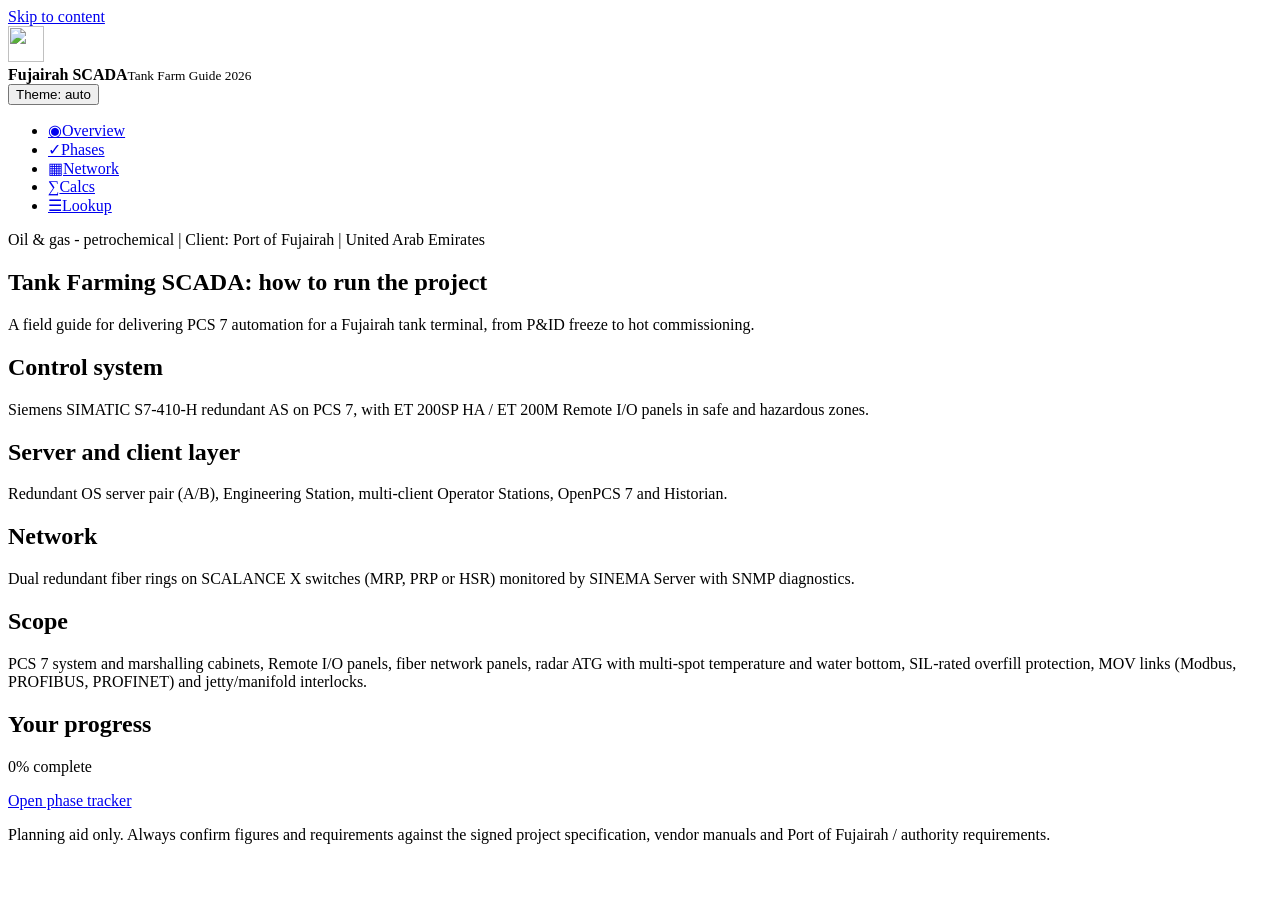
==== index.html @ cb180506 "Add files via upload" ====
<!doctype html>
<html lang="en" data-theme="auto"><head>
<meta charset="utf-8">
<meta name="viewport" content="width=device-width,initial-scale=1,viewport-fit=cover">
<title>Fujairah Tank Farm SCADA Guide 2026</title>
<meta name="description" content="Step-by-step 2026 execution guide for a Siemens PCS 7 tank farm SCADA project at Port of Fujairah, UAE: phases, simulator, calculators and reference.">
<meta name="theme-color" content="#D9531E">
<meta name="apple-mobile-web-app-capable" content="yes">
<meta name="mobile-web-app-capable" content="yes">
<meta name="apple-mobile-web-app-status-bar-style" content="black-translucent">
<meta name="apple-mobile-web-app-title" content="Fujairah SCADA">
<meta property="og:type" content="website"><meta property="og:title" content="Fujairah Tank Farm SCADA Guide 2026">
<meta property="og:description" content="PCS 7 / S7-410H tank farm automation: execution phases, ring simulator, field calculators.">
<meta property="og:image" content="https://esp046-cyber.github.io/tankfarmingguide/assets/og-image.png"><meta property="og:url" content="https://esp046-cyber.github.io/tankfarmingguide/">
<meta name="twitter:card" content="summary_large_image"><meta name="twitter:title" content="Fujairah Tank Farm SCADA Guide 2026">
<meta name="twitter:description" content="PCS 7 / S7-410H tank farm automation guide for Port of Fujairah."><meta name="twitter:image" content="https://esp046-cyber.github.io/tankfarmingguide/assets/og-image.png">
<link rel="manifest" href="./manifest.webmanifest">
<link rel="icon" href="./favicon.ico" sizes="any"><link rel="icon" type="image/svg+xml" href="./favicon.svg">
<link rel="icon" type="image/png" sizes="32x32" href="./icons/favicon-32x32.png"><link rel="icon" type="image/png" sizes="16x16" href="./icons/favicon-16x16.png">
<link rel="apple-touch-icon" href="./apple-touch-icon.png">
<link rel="stylesheet" href="./css/styles.css">
</head><body>
<a class="skip" href="#main">Skip to content</a>
<header class="top"><div class="brand"><img src="./icons/icon-96.png" alt="" width="36" height="36"><div><strong>Fujairah SCADA</strong><small>Tank Farm Guide 2026</small></div></div>
<div class="actions"><button id="installBtn" class="btn" hidden>Install app</button><button id="themeBtn" class="btn ghost" aria-label="Change theme">Theme: auto</button></div></header>
<nav class="nav" aria-label="Main"><ul role="tablist">
<li><a href="#overview" role="tab" data-r="overview"><span aria-hidden="true">&#9673;</span>Overview</a></li>
<li><a href="#phases" role="tab" data-r="phases"><span aria-hidden="true">&#10003;</span>Phases</a></li>
<li><a href="#architecture" role="tab" data-r="architecture"><span aria-hidden="true">&#9638;</span>Network</a></li>
<li><a href="#calculators" role="tab" data-r="calculators"><span aria-hidden="true">&#8721;</span>Calcs</a></li>
<li><a href="#reference" role="tab" data-r="reference"><span aria-hidden="true">&#9776;</span>Lookup</a></li></ul></nav>
<main id="main">
<section id="overview" aria-labelledby="h-ov"><p class="kicker">Oil &amp; gas - petrochemical | Client: Port of Fujairah | United Arab Emirates</p>
<h1 id="h-ov">Tank Farming SCADA: how to run the project</h1>
<p class="lead">A field guide for delivering PCS 7 automation for a Fujairah tank terminal, from P&amp;ID freeze to hot commissioning.</p>
<div class="grid">
<article class="card"><h2>Control system</h2><p>Siemens SIMATIC S7-410-H redundant AS on PCS 7, with ET 200SP HA / ET 200M Remote I/O panels in safe and hazardous zones.</p></article>
<article class="card"><h2>Server and client layer</h2><p>Redundant OS server pair (A/B), Engineering Station, multi-client Operator Stations, OpenPCS 7 and Historian.</p></article>
<article class="card"><h2>Network</h2><p>Dual redundant fiber rings on SCALANCE X switches (MRP, PRP or HSR) monitored by SINEMA Server with SNMP diagnostics.</p></article>
<article class="card"><h2>Scope</h2><p>PCS 7 system and marshalling cabinets, Remote I/O panels, fiber network panels, radar ATG with multi-spot temperature and water bottom, SIL-rated overfill protection, MOV links (Modbus, PROFIBUS, PROFINET) and jetty/manifold interlocks.</p></article></div>
<div class="card prog"><h2>Your progress</h2><div class="bar" role="progressbar" aria-valuemin="0" aria-valuemax="100" id="ovBar"><i></i></div><p id="ovTxt" aria-live="polite">0% complete</p><a class="btn" href="#phases">Open phase tracker</a></div>
<p class="note">Planning aid only. Always confirm figures and requirements against the signed project specification, vendor manuals and Port of Fujairah / authority requirements.</p></section>

<section id="phases" aria-labelledby="h-ph" hidden><h1 id="h-ph">Execution phases</h1>
<div class="card prog"><div class="bar" role="progressbar" aria-valuemin="0" aria-valuemax="100" id="phBar"><i></i></div><p id="phTxt" aria-live="polite"></p>
<div class="row"><button class="btn" id="expJson">Export JSON</button><button class="btn" id="expCsv">Export CSV</button><button class="btn ghost" id="resetPh">Reset</button><button class="btn ghost" onclick="window.print()">Print</button></div></div>
<div id="phList"><div class="skel"></div><div class="skel"></div></div></section>

<section id="architecture" aria-labelledby="h-ar" hidden><h1 id="h-ar">Architecture and ring explorer</h1>
<p class="lead">Tap or focus any node for specs. Use the switches to simulate faults.</p>
<div class="row sw"><label class="chk"><input type="checkbox" id="fBrk"> Break fiber ring</label><label class="chk"><input type="checkbox" id="fSrv"> Fail OS Server A</label><label class="chk"><input type="checkbox" id="fCpu"> Fail CPU A</label></div>
<div class="card svgw"><svg id="arch" viewBox="0 0 760 400" role="img" aria-label="Tank farm network schematic"></svg></div>
<div class="card" id="nodeInfo" aria-live="polite"><h2>Select a node</h2><p>Details and failover behaviour appear here.</p></div>
<p id="simMsg" class="badge ok" role="status"></p></section>

<section id="calculators" aria-labelledby="h-ca" hidden><h1 id="h-ca">Field calculators</h1><div class="grid">
<form class="card" id="cTank" onsubmit="return false"><h2>Tank volume, ullage and HH</h2>
<label>Diameter (m)<input type="number" inputmode="decimal" name="d" value="40" min="0" step="any"></label>
<label>Shell height (m)<input type="number" inputmode="decimal" name="h" value="20" min="0" step="any"></label>
<label>Current level (m)<input type="number" inputmode="decimal" name="l" value="12" min="0" step="any"></label>
<label>HH setpoint (% of shell height)<input type="number" inputmode="decimal" name="hh" value="95" min="0" max="100" step="any"></label>
<output aria-live="polite"></output><button class="btn" data-copy>Copy result</button></form>
<form class="card" id="cMa" onsubmit="return false"><h2>4-20 mA / HART scaling</h2>
<label>Range low (EU)<input type="number" inputmode="decimal" name="lo" value="0" step="any"></label>
<label>Range high (EU)<input type="number" inputmode="decimal" name="hi" value="20000" step="any"></label>
<label>Loop current (mA)<input type="number" inputmode="decimal" name="ma" value="12" step="any"></label>
<label>Or process value (EU)<input type="number" inputmode="decimal" name="pv" step="any" placeholder="optional"></label>
<output aria-live="polite"></output><button class="btn" data-copy>Copy result</button></form>
<form class="card" id="cIo" onsubmit="return false"><h2>I/O and ring capacity</h2>
<label>Total I/O points<input type="number" inputmode="numeric" name="io" value="1800" min="0"></label>
<label>Spare (%)<input type="number" inputmode="numeric" name="sp" value="20" min="0"></label>
<label>Channels per module<input type="number" inputmode="numeric" name="ch" value="16" min="1"></label>
<label>Modules per remote station<input type="number" inputmode="numeric" name="ms" value="12" min="1"></label>
<label>Ring devices (switches, stations, PLCs)<input type="number" inputmode="numeric" name="nd" value="60" min="0"></label>
<output aria-live="polite"></output><button class="btn" data-copy>Copy result</button></form></div></section>

<section id="reference" aria-labelledby="h-re" hidden><h1 id="h-re">Tag, protocol and troubleshooting lookup</h1>
<label class="search">Search<input type="search" id="q" placeholder="e.g. MRP, OID, 4-20, sync"></label>
<p id="cnt" aria-live="polite" class="note"></p><div id="refList" class="grid"></div></section>
</main>
<div id="toast" role="status" aria-live="polite"></div>
<dialog id="iosDlg"><h2>Add to Home Screen</h2><p>In Safari tap <strong>Share</strong>, then <strong>Add to Home Screen</strong>. The guide then opens full screen and works offline.</p><button class="btn" id="iosClose">Got it</button></dialog>
<script src="./js/app.js"></script>
</body></html>
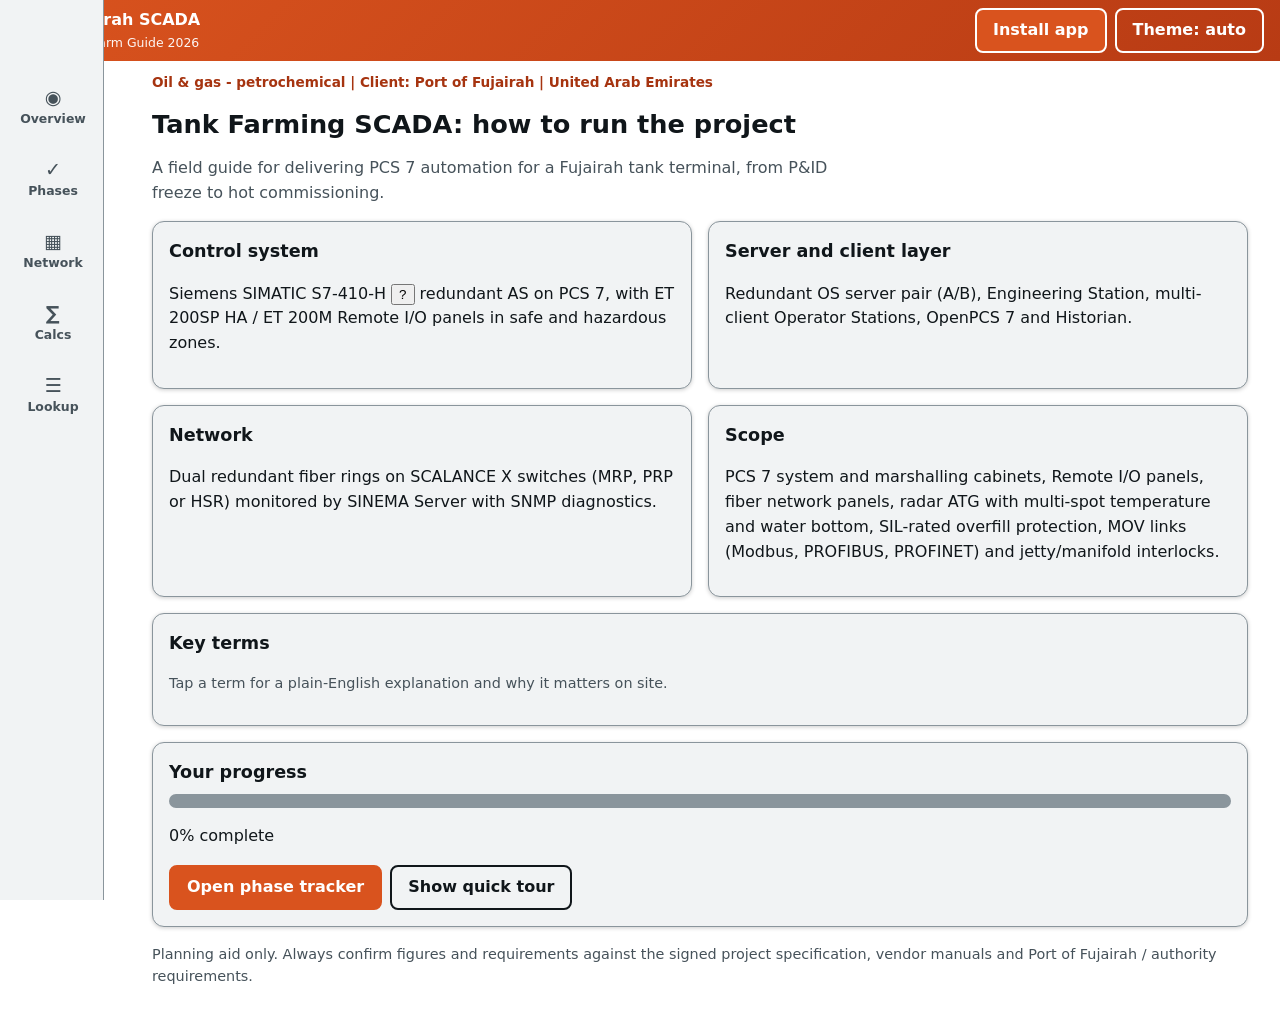
==== commit a7d621d7: "Add files via upload" ====
--- a/index.html
+++ b/index.html
@@ -22,7 +22,7 @@
 </head><body>
 <a class="skip" href="#main">Skip to content</a>
 <header class="top"><div class="brand"><img src="./icons/icon-96.png" alt="" width="36" height="36"><div><strong>Fujairah SCADA</strong><small>Tank Farm Guide 2026</small></div></div>
-<div class="actions"><button id="installBtn" class="btn" hidden>Install app</button><button id="themeBtn" class="btn ghost" aria-label="Change theme">Theme: auto</button></div></header>
+<div class="actions"><button id="installBtn" class="btn">Install app</button><button id="themeBtn" class="btn ghost" aria-label="Change theme">Theme: auto</button></div></header>
 <nav class="nav" aria-label="Main"><ul role="tablist">
 <li><a href="#overview" role="tab" data-r="overview"><span aria-hidden="true">&#9673;</span>Overview</a></li>
 <li><a href="#phases" role="tab" data-r="phases"><span aria-hidden="true">&#10003;</span>Phases</a></li>
@@ -30,55 +30,68 @@
 <li><a href="#calculators" role="tab" data-r="calculators"><span aria-hidden="true">&#8721;</span>Calcs</a></li>
 <li><a href="#reference" role="tab" data-r="reference"><span aria-hidden="true">&#9776;</span>Lookup</a></li></ul></nav>
 <main id="main">
+<section id="welcome" class="card welcome" hidden aria-labelledby="h-w"><h2 id="h-w">Welcome to the 2026 Fujairah Tank Farm SCADA Guide</h2>
+<p>New here? Three quick steps:</p><ol class="steps"><li><strong>Phase Tracker:</strong> follow the six project phases. Each task shows the deliverable, a Fujairah site tip and acceptance criteria. Tick tasks off and add notes.</li>
+<li><strong>Network Failover Simulator:</strong> open Network, tap any node, then break the ring or fail a server to see what the system does.</li>
+<li><strong>Field Calculators:</strong> check tank ullage and HH setpoints, scale 4-20 mA loops and size I/O. Use the sample buttons to try them instantly.</li></ol>
+<div class="row"><button class="btn" id="wSample">Try with sample data</button><button class="btn ghost" id="wClose">Got it</button></div></section>
 <section id="overview" aria-labelledby="h-ov"><p class="kicker">Oil &amp; gas - petrochemical | Client: Port of Fujairah | United Arab Emirates</p>
 <h1 id="h-ov">Tank Farming SCADA: how to run the project</h1>
 <p class="lead">A field guide for delivering PCS 7 automation for a Fujairah tank terminal, from P&amp;ID freeze to hot commissioning.</p>
 <div class="grid">
-<article class="card"><h2>Control system</h2><p>Siemens SIMATIC S7-410-H redundant AS on PCS 7, with ET 200SP HA / ET 200M Remote I/O panels in safe and hazardous zones.</p></article>
+<article class="card"><h2>Control system</h2><p>Siemens SIMATIC S7-410-H <button type="button" class="tip" data-g="s7410h" aria-label="What is S7-410-H?">?</button> redundant AS on PCS 7, with ET 200SP HA / ET 200M Remote I/O panels in safe and hazardous zones.</p></article>
 <article class="card"><h2>Server and client layer</h2><p>Redundant OS server pair (A/B), Engineering Station, multi-client Operator Stations, OpenPCS 7 and Historian.</p></article>
 <article class="card"><h2>Network</h2><p>Dual redundant fiber rings on SCALANCE X switches (MRP, PRP or HSR) monitored by SINEMA Server with SNMP diagnostics.</p></article>
 <article class="card"><h2>Scope</h2><p>PCS 7 system and marshalling cabinets, Remote I/O panels, fiber network panels, radar ATG with multi-spot temperature and water bottom, SIL-rated overfill protection, MOV links (Modbus, PROFIBUS, PROFINET) and jetty/manifold interlocks.</p></article></div>
-<div class="card prog"><h2>Your progress</h2><div class="bar" role="progressbar" aria-valuemin="0" aria-valuemax="100" id="ovBar"><i></i></div><p id="ovTxt" aria-live="polite">0% complete</p><a class="btn" href="#phases">Open phase tracker</a></div>
+<div class="card"><h2>Key terms</h2><p class="note">Tap a term for a plain-English explanation and why it matters on site.</p><div class="row" id="terms"></div></div><div class="card prog"><h2>Your progress</h2><div class="bar" role="progressbar" aria-valuemin="0" aria-valuemax="100" id="ovBar"><i></i></div><p id="ovTxt" aria-live="polite">0% complete</p><div class="row"><a class="btn" href="#phases">Open phase tracker</a><button class="btn ghost" id="showTour">Show quick tour</button></div></div>
 <p class="note">Planning aid only. Always confirm figures and requirements against the signed project specification, vendor manuals and Port of Fujairah / authority requirements.</p></section>
 
 <section id="phases" aria-labelledby="h-ph" hidden><h1 id="h-ph">Execution phases</h1>
 <div class="card prog"><div class="bar" role="progressbar" aria-valuemin="0" aria-valuemax="100" id="phBar"><i></i></div><p id="phTxt" aria-live="polite"></p>
-<div class="row"><button class="btn" id="expJson">Export JSON</button><button class="btn" id="expCsv">Export CSV</button><button class="btn ghost" id="resetPh">Reset</button><button class="btn ghost" onclick="window.print()">Print</button></div></div>
+<div class="row"><button class="btn" id="expJson">Export JSON</button><button class="btn" id="expCsv">Export CSV</button><button class="btn" id="phSample">Load Fujairah sample data</button><button class="btn ghost" id="clrBtn">Reset / clear data</button><button class="btn ghost" onclick="window.print()">Print</button></div></div>
 <div id="phList"><div class="skel"></div><div class="skel"></div></div></section>
 
 <section id="architecture" aria-labelledby="h-ar" hidden><h1 id="h-ar">Architecture and ring explorer</h1>
-<p class="lead">Tap or focus any node for specs. Use the switches to simulate faults.</p>
+<p class="lead">Tap or focus any node for specs. Use the switches to simulate faults. <button type="button" class="tip" data-g="mrp" aria-label="What is an MRP fiber ring?">?</button><button type="button" class="tip" data-g="sinema" aria-label="What is SINEMA NMS?">?</button></p>
 <div class="row sw"><label class="chk"><input type="checkbox" id="fBrk"> Break fiber ring</label><label class="chk"><input type="checkbox" id="fSrv"> Fail OS Server A</label><label class="chk"><input type="checkbox" id="fCpu"> Fail CPU A</label></div>
 <div class="card svgw"><svg id="arch" viewBox="0 0 760 400" role="img" aria-label="Tank farm network schematic"></svg></div>
 <div class="card" id="nodeInfo" aria-live="polite"><h2>Select a node</h2><p>Details and failover behaviour appear here.</p></div>
 <p id="simMsg" class="badge ok" role="status"></p></section>
 
 <section id="calculators" aria-labelledby="h-ca" hidden><h1 id="h-ca">Field calculators</h1><div class="grid">
-<form class="card" id="cTank" onsubmit="return false"><h2>Tank volume, ullage and HH</h2>
+<form class="card" id="cTank" onsubmit="return false"><h2>Tank volume, ullage and HH <button type="button" class="tip" data-g="sil" aria-label="What is SIL-2 overfill / LAHH?">?</button></h2>
 <label>Diameter (m)<input type="number" inputmode="decimal" name="d" value="40" min="0" step="any"></label>
 <label>Shell height (m)<input type="number" inputmode="decimal" name="h" value="20" min="0" step="any"></label>
 <label>Current level (m)<input type="number" inputmode="decimal" name="l" value="12" min="0" step="any"></label>
 <label>HH setpoint (% of shell height)<input type="number" inputmode="decimal" name="hh" value="95" min="0" max="100" step="any"></label>
-<output aria-live="polite"></output><button class="btn" data-copy>Copy result</button></form>
-<form class="card" id="cMa" onsubmit="return false"><h2>4-20 mA / HART scaling</h2>
+<label>Specific gravity (SG, water = 1)<input type="number" inputmode="decimal" name="sg" value="0.85" min="0" step="any"></label>
+<output aria-live="polite"></output><div class="row"><button type="button" class="btn" data-copy>Copy result</button><button type="button" class="btn ghost" data-sample>Load Fujairah sample</button></div></form>
+<form class="card" id="cMa" onsubmit="return false"><h2>4-20 mA / HART scaling <button type="button" class="tip" data-g="namur" aria-label="What is NAMUR NE43?">?</button></h2>
 <label>Range low (EU)<input type="number" inputmode="decimal" name="lo" value="0" step="any"></label>
 <label>Range high (EU)<input type="number" inputmode="decimal" name="hi" value="20000" step="any"></label>
 <label>Loop current (mA)<input type="number" inputmode="decimal" name="ma" value="12" step="any"></label>
 <label>Or process value (EU)<input type="number" inputmode="decimal" name="pv" step="any" placeholder="optional"></label>
-<output aria-live="polite"></output><button class="btn" data-copy>Copy result</button></form>
-<form class="card" id="cIo" onsubmit="return false"><h2>I/O and ring capacity</h2>
+<output aria-live="polite"></output><div class="row"><button type="button" class="btn" data-copy>Copy result</button><button type="button" class="btn ghost" data-sample>Load Fujairah sample</button></div></form>
+<form class="card" id="cIo" onsubmit="return false"><h2>I/O and ring capacity <button type="button" class="tip" data-g="mrp" aria-label="What is an MRP fiber ring?">?</button></h2>
 <label>Total I/O points<input type="number" inputmode="numeric" name="io" value="1800" min="0"></label>
 <label>Spare (%)<input type="number" inputmode="numeric" name="sp" value="20" min="0"></label>
 <label>Channels per module<input type="number" inputmode="numeric" name="ch" value="16" min="1"></label>
 <label>Modules per remote station<input type="number" inputmode="numeric" name="ms" value="12" min="1"></label>
 <label>Ring devices (switches, stations, PLCs)<input type="number" inputmode="numeric" name="nd" value="60" min="0"></label>
-<output aria-live="polite"></output><button class="btn" data-copy>Copy result</button></form></div></section>
+<output aria-live="polite"></output><div class="row"><button type="button" class="btn" data-copy>Copy result</button><button type="button" class="btn ghost" data-sample>Load Fujairah sample</button></div></form></div></section>
 
 <section id="reference" aria-labelledby="h-re" hidden><h1 id="h-re">Tag, protocol and troubleshooting lookup</h1>
 <label class="search">Search<input type="search" id="q" placeholder="e.g. MRP, OID, 4-20, sync"></label>
 <p id="cnt" aria-live="polite" class="note"></p><div id="refList" class="grid"></div></section>
 </main>
 <div id="toast" role="status" aria-live="polite"></div>
-<dialog id="iosDlg"><h2>Add to Home Screen</h2><p>In Safari tap <strong>Share</strong>, then <strong>Add to Home Screen</strong>. The guide then opens full screen and works offline.</p><button class="btn" id="iosClose">Got it</button></dialog>
+<dialog id="instDlg" aria-labelledby="instH"><h2 id="instH">Install this app</h2><p>Installing gives full-screen use and offline access on site.</p>
+<h3>iPhone / iPad (Safari)</h3><ol class="steps"><li>Tap the <strong>Share</strong> button.</li><li>Scroll and tap <strong>Add to Home Screen</strong>.</li><li>Tap <strong>Add</strong>.</li></ol>
+<h3>Android (Chrome)</h3><ol class="steps"><li>Tap the <strong>three-dot menu</strong>.</li><li>Tap <strong>Install app</strong> or <strong>Add to Home screen</strong>.</li><li>Tap <strong>Install</strong>.</li></ol>
+<h3>Desktop (Edge or Chrome)</h3><ol class="steps"><li>Click the <strong>install icon</strong> at the right end of the address bar.</li><li>If you do not see it, open the menu: Edge &gt; Apps &gt; Install this site as an app, or Chrome &gt; Cast, save and share &gt; Install page as app.</li><li>Click <strong>Install</strong>.</li></ol>
+<button class="btn" id="instClose">Close</button></dialog>
+<div id="pop" role="status" aria-live="polite" hidden></div>
+<dialog id="clrDlg" aria-labelledby="clrH"><h2 id="clrH">Reset or clear data?</h2><p>This cannot be undone. Export first if you want a copy.</p>
+<div class="row"><button class="btn" id="clrPh">Clear checklist and notes</button><button class="btn" id="clrAll">Clear everything</button><button class="btn ghost" id="clrNo">Cancel</button></div></dialog>
 <script src="./js/app.js"></script>
 </body></html>
--- a/css/styles.css
+++ b/css/styles.css
@@ -0,0 +1,53 @@
+:root{--s1:4px;--s2:8px;--s3:16px;--s4:24px;--s5:32px;--s6:40px;--s7:48px;--s8:64px;--r:12px;--bg:#121619;--bg2:#1c2227;--tx:#f2f4f5;--mut:#aab4bb;--ac:#ff8a5c;--pri:#D9531E;--pri2:#B83B14;--bd:#37424a;--ok:#5fd68a;--bad:#ff6b6b;--sh:0 2px 10px rgba(0,0,0,.4);--sat:env(safe-area-inset-top,0px);--sab:env(safe-area-inset-bottom,0px);--sal:env(safe-area-inset-left,0px);--sar:env(safe-area-inset-right,0px);color-scheme:dark}
+@media(prefers-color-scheme:light){:root[data-theme=auto]{--bg:#fff;--bg2:#f1f3f4;--tx:#10161a;--mut:#46525a;--ac:#a63410;--bd:#8a959c;--ok:#0a6b32;--bad:#a80f0f;--sh:0 1px 4px rgba(0,0,0,.2);color-scheme:light}}
+:root[data-theme=day]{--bg:#fff;--bg2:#f1f3f4;--tx:#10161a;--mut:#46525a;--ac:#a63410;--bd:#8a959c;--ok:#0a6b32;--bad:#a80f0f;--sh:0 1px 4px rgba(0,0,0,.2);color-scheme:light}
+*{box-sizing:border-box}html{scroll-padding-top:calc(var(--sat) + 72px)}
+body{margin:0;background:var(--bg);color:var(--tx);font:16px/1.55 system-ui,-apple-system,"Segoe UI",Roboto,sans-serif;padding:calc(var(--sat) + 64px) calc(var(--sar) + var(--s3)) calc(var(--sab) + 80px) calc(var(--sal) + var(--s3));overflow-x:hidden}
+h1{font-size:1.6rem;line-height:1.2;margin:var(--s3) 0}h2{font-size:1.1rem;margin:0 0 var(--s2)}
+code,.mono,input[type=search]{font-family:ui-monospace,SFMono-Regular,Menlo,Consolas,monospace}
+.skip{position:absolute;left:-999px}.skip:focus{left:var(--s2);top:var(--s2);background:var(--pri);color:#fff;padding:var(--s2);z-index:99}
+.top{position:fixed;top:0;left:0;right:0;z-index:20;display:flex;justify-content:space-between;align-items:center;gap:var(--s2);padding:calc(var(--sat) + var(--s2)) calc(var(--sar) + var(--s3)) var(--s2) calc(var(--sal) + var(--s3));background:linear-gradient(135deg,var(--pri),var(--pri2));color:#fff}
+.brand{display:flex;gap:var(--s2);align-items:center;min-width:0}.brand img{border-radius:8px}.brand small{display:block;opacity:.95;font-size:.78rem}.brand strong{display:block}
+.actions{display:flex;gap:var(--s2)}
+.btn{min-height:44px;min-width:44px;padding:var(--s2) var(--s3);border:2px solid var(--pri);background:var(--pri);color:#fff;border-radius:8px;font:inherit;font-weight:700;cursor:pointer;text-decoration:none;display:inline-flex;align-items:center;justify-content:center}
+.btn:hover{filter:brightness(1.12)}.btn:active{transform:translateY(1px)}.btn.ghost{background:transparent;border-color:currentColor;color:inherit}.top .btn{border-color:#fff}
+:focus-visible{outline:3px solid #ffd27a;outline-offset:2px}:root[data-theme=day] :focus-visible{outline-color:#0036b3}
+.nav{position:fixed;z-index:20;bottom:0;left:0;right:0;background:var(--bg2);border-top:1px solid var(--bd);padding:0 var(--sar) var(--sab) var(--sal)}
+.nav ul{list-style:none;margin:0;padding:0;display:flex}.nav li{flex:1}
+.nav a{display:flex;flex-direction:column;align-items:center;justify-content:center;gap:2px;min-height:56px;color:var(--mut);text-decoration:none;font-size:.78rem;font-weight:600;border-top:3px solid transparent}
+.nav a span{font-size:1.2rem;line-height:1}.nav a[aria-selected=true]{color:var(--ac);border-top-color:var(--pri)}.nav a:hover{background:rgba(127,127,127,.15)}
+.kicker{color:var(--ac);font-weight:700;font-size:.85rem;margin:0}.lead{color:var(--mut);max-width:70ch}.note{color:var(--mut);font-size:.9rem}
+.grid{display:grid;gap:var(--s3);grid-template-columns:1fr;margin:var(--s3) 0}
+.card{background:var(--bg2);border:1px solid var(--bd);border-radius:var(--r);padding:var(--s3);box-shadow:var(--sh);margin:var(--s3) 0}.grid .card{margin:0}
+.row{display:flex;flex-wrap:wrap;gap:var(--s2);margin-top:var(--s2)}
+.bar{height:14px;background:var(--bd);border-radius:7px;overflow:hidden}.bar i{display:block;height:100%;width:0;background:linear-gradient(90deg,var(--pri),#ffb27a);transition:width .3s}
+.ph{border:1px solid var(--bd);border-radius:var(--r);background:var(--bg2);margin:var(--s2) 0}
+.ph>button{all:unset;box-sizing:border-box;display:flex;justify-content:space-between;gap:var(--s2);width:100%;padding:var(--s3);min-height:56px;cursor:pointer;font-weight:700}
+.ph>button:focus-visible{outline:3px solid #ffd27a}.ph .meta{font-weight:400;color:var(--mut);font-size:.88rem;display:block}
+.ph ul{list-style:none;margin:0;padding:0 var(--s3) var(--s3)}.ph[data-open=false] ul{display:none}
+.ph li label{display:flex;gap:var(--s2);align-items:flex-start;min-height:44px;padding:var(--s1) 0;cursor:pointer}
+input[type=checkbox]{width:24px;height:24px;flex:none;accent-color:var(--pri);margin-top:2px}
+.chk{display:inline-flex;gap:var(--s2);align-items:center;min-height:44px;padding:0 var(--s3);background:var(--bg2);border:1px solid var(--bd);border-radius:8px}
+label{display:block;margin:var(--s2) 0;font-weight:600;font-size:.92rem}
+input[type=number],input[type=search]{display:block;width:100%;min-height:44px;margin-top:var(--s1);padding:var(--s2) var(--s3);font-size:1rem;background:var(--bg);color:var(--tx);border:2px solid var(--bd);border-radius:8px}
+.chk input,.ph input{margin:0}output{display:block;margin:var(--s3) 0;padding:var(--s3);background:var(--bg);border-left:4px solid var(--pri);border-radius:6px;font-family:ui-monospace,Menlo,Consolas,monospace;font-size:.92rem;white-space:pre-wrap}
+.badge{display:inline-block;padding:var(--s1) var(--s3);border-radius:20px;border:2px solid;font-weight:700;font-size:.9rem}.badge.ok{color:var(--ok)}.badge.bad{color:var(--bad)}
+.svgw{overflow-x:auto;padding:var(--s2)}#arch{width:100%;min-width:560px;height:auto;display:block}
+#arch .n rect{fill:var(--bg);stroke:var(--bd);stroke-width:2}#arch .n text{fill:var(--tx);font:600 12px system-ui,sans-serif;pointer-events:none}#arch .n .st{font-weight:400;font-size:10.5px;fill:var(--mut)}
+#arch .n{cursor:pointer}#arch .n:hover rect,#arch .n:focus rect,#arch .n.sel rect{stroke:var(--pri);stroke-width:3}#arch .n.bad rect{stroke:var(--bad);stroke-width:3;stroke-dasharray:5 3}#arch .n.bad .st{fill:var(--bad)}
+#arch .ring{fill:none;stroke:var(--ok);stroke-width:4}#arch .ring.cut{stroke:var(--bad);stroke-dasharray:8 6}#arch .lk{stroke:var(--mut);stroke-width:2}#arch .x{fill:var(--bad);font:700 22px sans-serif}#arch .lbl{fill:var(--mut);font:11px system-ui}
+#nodeInfo dl{margin:0;display:grid;gap:var(--s2)}#nodeInfo dt{font-weight:700;color:var(--ac)}#nodeInfo dd{margin:0}
+.skel{height:56px;margin:var(--s2) 0;border-radius:var(--r);background:linear-gradient(90deg,var(--bg2),var(--bd),var(--bg2));background-size:200% 100%;animation:sk 1.4s infinite}@keyframes sk{to{background-position:-200% 0}}
+.rf h2{display:flex;justify-content:space-between;gap:var(--s2);align-items:baseline}.rf .tag{font-size:.78rem;color:var(--ac);border:1px solid var(--bd);border-radius:6px;padding:0 var(--s2);white-space:nowrap}.rf button{margin-top:var(--s2)}
+.empty{text-align:center;padding:var(--s5);border:2px dashed var(--bd);border-radius:var(--r);grid-column:1/-1}
+#toast{position:fixed;left:50%;bottom:calc(var(--sab) + 76px);transform:translate(-50%,20px);background:#1c2227;color:#fff;border:2px solid var(--pri);padding:var(--s2) var(--s3);border-radius:8px;opacity:0;pointer-events:none;transition:.2s;z-index:50}#toast.show{opacity:1;transform:translate(-50%,0)}
+dialog{background:var(--bg2);color:var(--tx);border:2px solid var(--pri);border-radius:var(--r);max-width:min(420px,90vw)}
+[hidden]{display:none!important}
+@media(min-width:768px){body{padding:calc(var(--sat) + 72px) var(--s5) var(--s5) calc(var(--sal) + 120px + var(--s5))}
+.nav{top:0;bottom:auto;right:auto;width:104px;height:100%;border-top:0;border-right:1px solid var(--bd);padding-top:calc(var(--sat) + 72px)}.nav ul{flex-direction:column}
+.nav a{min-height:72px;border-top:0;border-left:3px solid transparent}.nav a[aria-selected=true]{border-left-color:var(--pri)}
+.grid{grid-template-columns:repeat(2,1fr)}#toast{bottom:var(--s5)}main{max-width:1100px}}
+@media(min-width:1280px){#calculators .grid,#reference .grid{grid-template-columns:repeat(3,1fr)}}
+@media(max-width:360px){.brand small{display:none}h1{font-size:1.35rem}}
+@media(prefers-reduced-motion:reduce){*{animation:none!important;transition:none!important}}
+@media print{.top,.nav,.btn,#toast,.row,.skip{display:none!important}body{background:#fff;color:#000;padding:0}.ph ul{display:block!important}section[hidden]{display:none!important}.card,.ph{box-shadow:none;border-color:#000;background:#fff}.ph>button{color:#000}input[type=checkbox]{accent-color:#000}}
